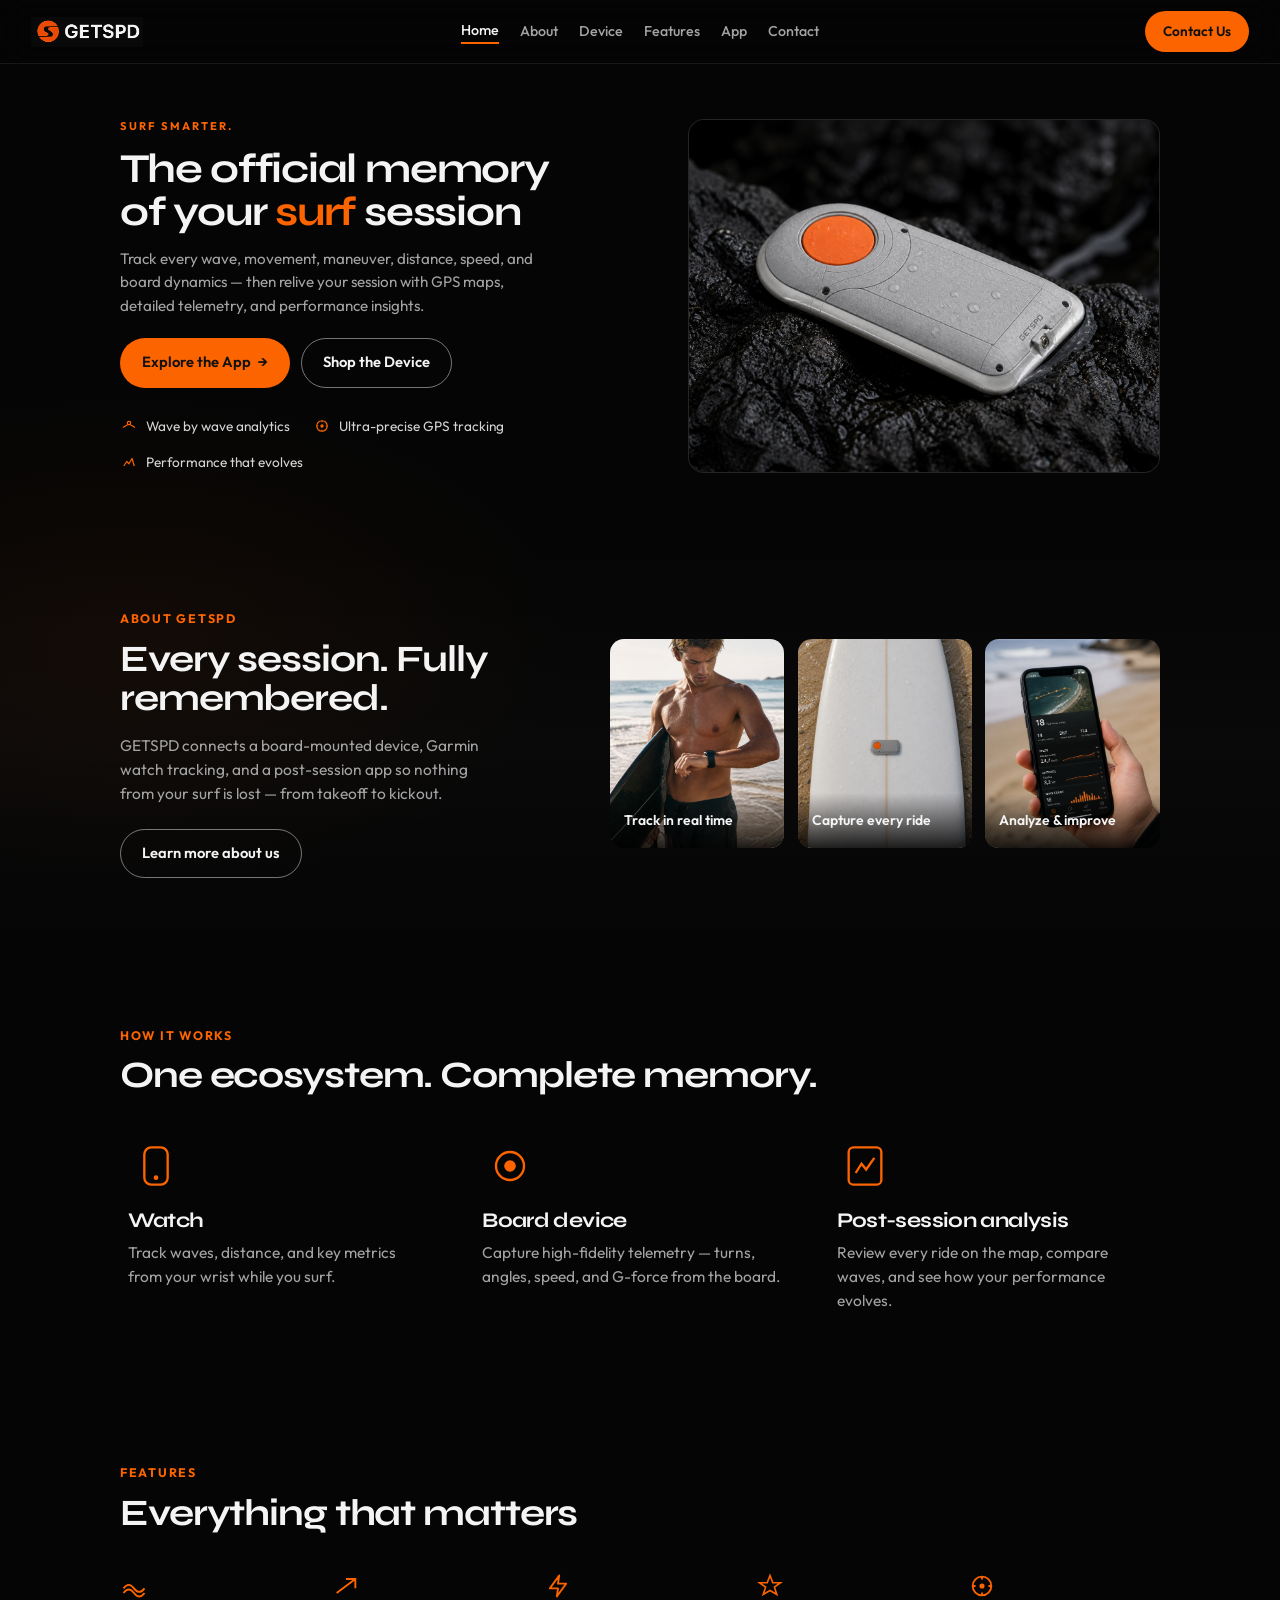
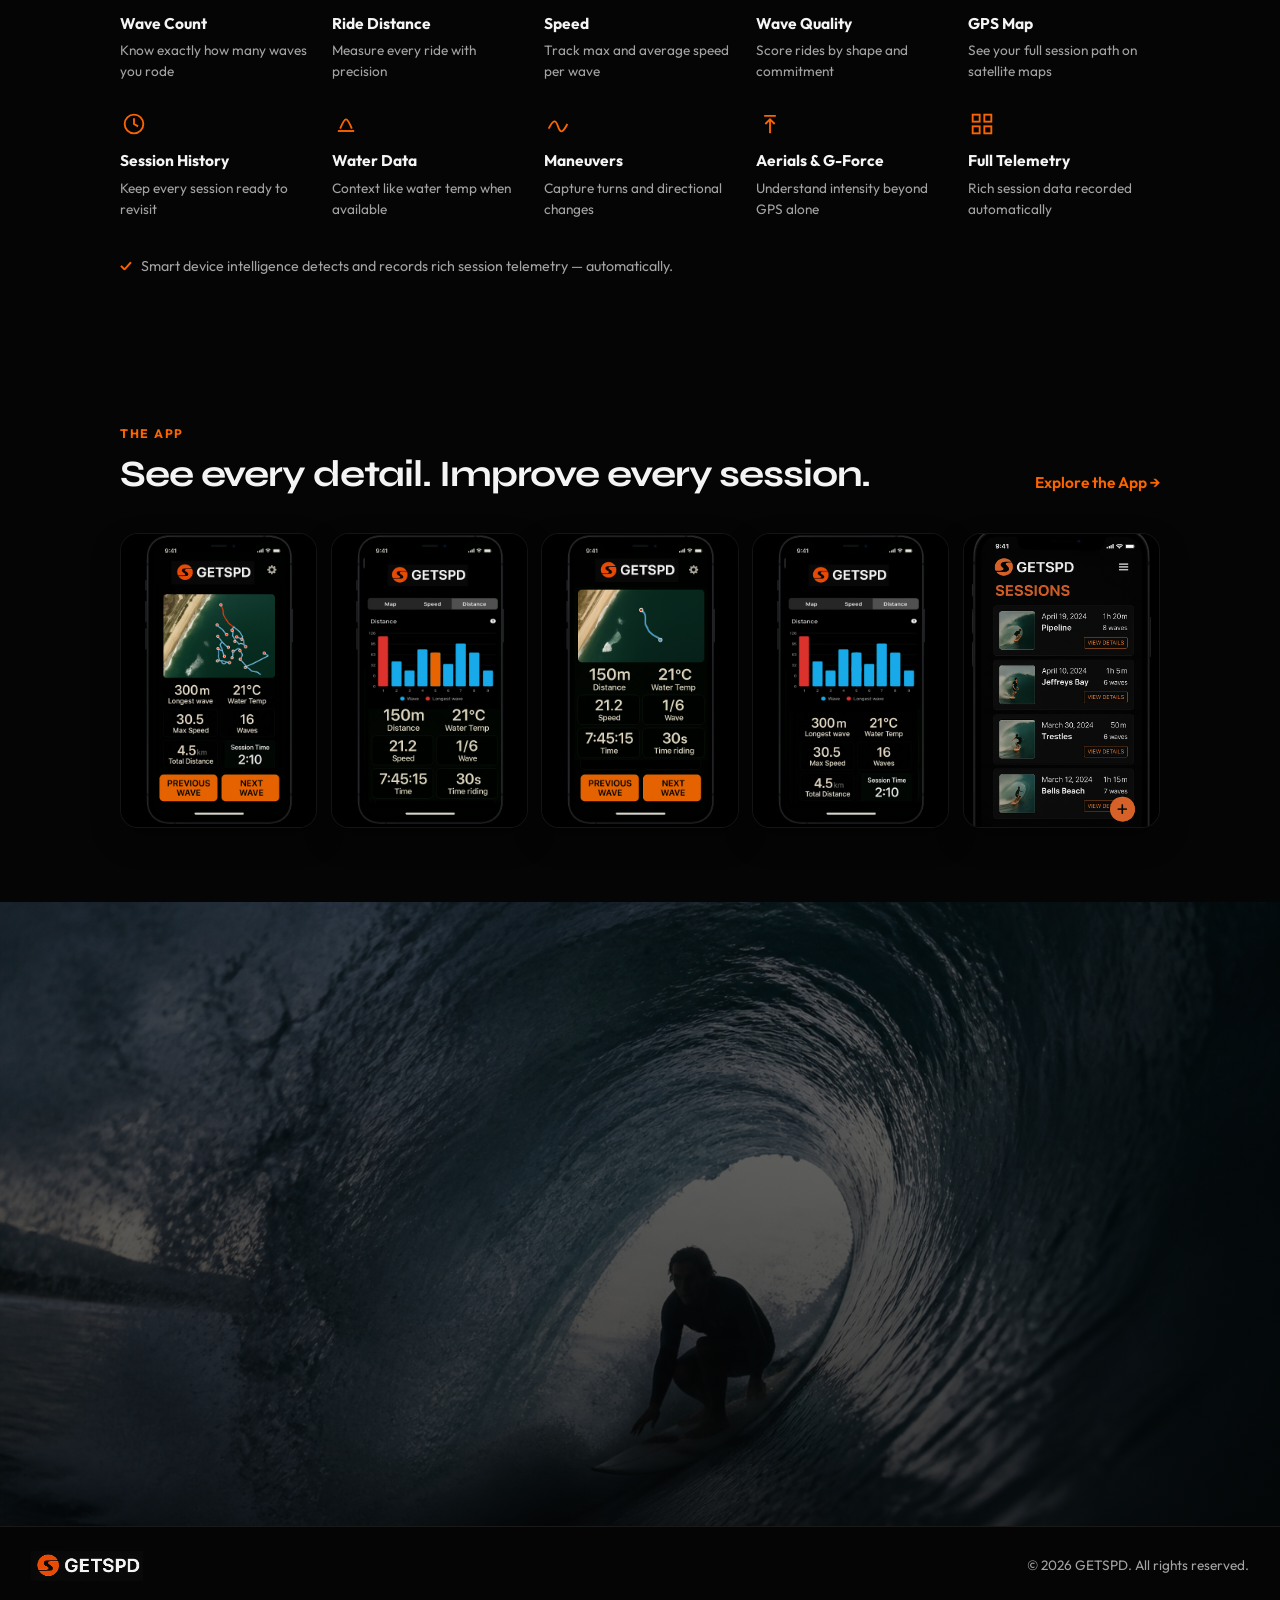
==== index.html @ 4a59653f "Add GETSPD landing page for GitHub Pages. Co-authored-by: Cursor <cursoragent@cursor.com>" ====
<!DOCTYPE html>
<html lang="en">
  <head>
    <meta charset="UTF-8" />
    <meta name="viewport" content="width=device-width, initial-scale=1.0" />
    <meta
      name="description"
      content="GETSPD — the official memory of your surf session. Wave tracking, GPS maps, and performance analytics."
    />
    <title>GETSPD — Surf smarter</title>
    <link rel="icon" type="image/png" href="assets/brand/favicon.png" />
    <link rel="preconnect" href="https://fonts.googleapis.com" />
    <link rel="preconnect" href="https://fonts.gstatic.com" crossorigin />
    <link
      href="https://fonts.googleapis.com/css2?family=Outfit:wght@400;500;600;700;800&family=Syne:wght@600;700;800&display=swap"
      rel="stylesheet"
    />
    <link rel="stylesheet" href="css/styles.css" />
  </head>
  <body>
    <header class="site-header">
      <a class="brand" href="#home" aria-label="GETSPD home">
        <img src="assets/brand/logo-getspd.png" alt="GETSPD" width="148" height="40" />
      </a>

      <nav class="nav" id="site-nav" aria-label="Primary">
        <a href="#home" class="is-active">Home</a>
        <a href="#about">About</a>
        <a href="#device">Device</a>
        <a href="#features">Features</a>
        <a href="#app">App</a>
        <a href="#contact">Contact</a>
      </nav>

      <a class="btn btn-primary btn-sm header-cta" href="#contact">Contact Us</a>

      <button class="nav-toggle" type="button" aria-expanded="false" aria-controls="site-nav" aria-label="Open menu">
        <span></span><span></span><span></span>
      </button>
    </header>

    <main>
      <section class="hero" id="home">
        <div class="hero-inner">
          <div class="hero-copy">
            <p class="eyebrow">Surf smarter.</p>
            <h1>The official memory of your <span>surf</span> session</h1>
            <p class="lede">
              Track every wave, movement, maneuver, distance, speed, and board dynamics — then
              relive your session with GPS maps, detailed telemetry, and performance insights.
            </p>
            <div class="hero-actions">
              <a class="btn btn-primary" href="#app">Explore the App <span aria-hidden="true">→</span></a>
              <button class="btn btn-ghost" type="button" data-open-waitlist>Shop the Device</button>
            </div>
            <ul class="hero-points">
              <li>
                <svg viewBox="0 0 24 24" aria-hidden="true"><path d="M4 14c2.5-1 4.5-4 8-4s5.5 3 8 4" fill="none" stroke="currentColor" stroke-width="1.6"/><circle cx="12" cy="8" r="2.2" fill="none" stroke="currentColor" stroke-width="1.6"/></svg>
                Wave by wave analytics
              </li>
              <li>
                <svg viewBox="0 0 24 24" aria-hidden="true"><circle cx="12" cy="12" r="7" fill="none" stroke="currentColor" stroke-width="1.6"/><circle cx="12" cy="12" r="2.2" fill="currentColor"/><path d="M12 5v2M12 17v2M5 12h2M17 12h2" stroke="currentColor" stroke-width="1.6"/></svg>
                Ultra-precise GPS tracking
              </li>
              <li>
                <svg viewBox="0 0 24 24" aria-hidden="true"><path d="M5 16l4-6 3 3 4-7 3 10" fill="none" stroke="currentColor" stroke-width="1.6" stroke-linejoin="round"/></svg>
                Performance that evolves
              </li>
            </ul>
          </div>

          <div class="hero-media">
            <img src="assets/hero-device.png" alt="GETSPD board device on wet rocks" />
          </div>
        </div>
      </section>

      <section class="section about" id="about">
        <div class="section-inner about-grid">
          <div class="about-copy reveal">
            <p class="section-label">About GETSPD</p>
            <h2>Every session. Fully remembered.</h2>
            <p>
              GETSPD connects a board-mounted device, Garmin watch tracking, and a post-session app
              so nothing from your surf is lost — from takeoff to kickout.
            </p>
            <a class="btn btn-ghost" href="#contact">Learn more about us</a>
          </div>

          <div class="about-gallery reveal">
            <figure>
              <img src="assets/lifestyle-watch.png" alt="Surfer checking a smartwatch on the beach" />
              <figcaption>Track in real time</figcaption>
            </figure>
            <figure>
              <img src="assets/lifestyle-board.png" alt="GETSPD device mounted mid-board on a surfboard" />
              <figcaption>Capture every ride</figcaption>
            </figure>
            <figure>
              <img src="assets/lifestyle-phone.png" alt="Hand holding a phone with GETSPD session analytics" />
              <figcaption>Analyze &amp; improve</figcaption>
            </figure>
          </div>
        </div>
      </section>

      <section class="section ecosystem" id="device">
        <div class="section-inner">
          <header class="section-head reveal">
            <p class="section-label">How it works</p>
            <h2>One ecosystem. Complete memory.</h2>
          </header>

          <div class="eco-grid">
            <article class="eco-item reveal">
              <div class="eco-icon" aria-hidden="true">
                <svg viewBox="0 0 48 48"><rect x="14" y="8" width="20" height="32" rx="6" fill="none" stroke="currentColor" stroke-width="2"/><circle cx="24" cy="34" r="2" fill="currentColor"/></svg>
              </div>
              <h3>Watch</h3>
              <p>Track waves, distance, and key metrics from your wrist while you surf.</p>
            </article>
            <article class="eco-item reveal">
              <div class="eco-icon" aria-hidden="true">
                <svg viewBox="0 0 48 48"><circle cx="24" cy="24" r="12" fill="none" stroke="currentColor" stroke-width="2"/><circle cx="24" cy="24" r="5" fill="currentColor"/></svg>
              </div>
              <h3>Board device</h3>
              <p>Capture high-fidelity telemetry — turns, angles, speed, and G-force from the board.</p>
            </article>
            <article class="eco-item reveal">
              <div class="eco-icon" aria-hidden="true">
                <svg viewBox="0 0 48 48"><rect x="10" y="8" width="28" height="32" rx="4" fill="none" stroke="currentColor" stroke-width="2"/><path d="M16 30l5-8 4 5 7-10" fill="none" stroke="currentColor" stroke-width="2"/></svg>
              </div>
              <h3>Post-session analysis</h3>
              <p>Review every ride on the map, compare waves, and see how your performance evolves.</p>
            </article>
          </div>
        </div>
      </section>

      <section class="section features" id="features">
        <div class="section-inner">
          <header class="section-head reveal">
            <p class="section-label">Features</p>
            <h2>Everything that matters</h2>
          </header>

          <ul class="feature-grid">
            <li class="reveal">
              <svg class="feat-icon" viewBox="0 0 24 24" aria-hidden="true"><path d="M3 14c3-4 6-4 9 0s6 4 9 0" fill="none" stroke="currentColor" stroke-width="1.6"/><path d="M3 18c3-4 6-4 9 0s6 4 9 0" fill="none" stroke="currentColor" stroke-width="1.6"/></svg>
              <strong>Wave Count</strong><span>Know exactly how many waves you rode</span>
            </li>
            <li class="reveal">
              <svg class="feat-icon" viewBox="0 0 24 24" aria-hidden="true"><path d="M4 18L20 6M12 6h8v8" fill="none" stroke="currentColor" stroke-width="1.6"/></svg>
              <strong>Ride Distance</strong><span>Measure every ride with precision</span>
            </li>
            <li class="reveal">
              <svg class="feat-icon" viewBox="0 0 24 24" aria-hidden="true"><path d="M13 3L5 14h7l-1 7 8-11h-7l1-7z" fill="none" stroke="currentColor" stroke-width="1.6" stroke-linejoin="round"/></svg>
              <strong>Speed</strong><span>Track max and average speed per wave</span>
            </li>
            <li class="reveal">
              <svg class="feat-icon" viewBox="0 0 24 24" aria-hidden="true"><path d="M12 3l2.4 6.2H21l-5.2 3.8 2 6.2L12 15.8 6.2 19.2l2-6.2L3 9.2h6.6L12 3z" fill="none" stroke="currentColor" stroke-width="1.4"/></svg>
              <strong>Wave Quality</strong><span>Score rides by shape and commitment</span>
            </li>
            <li class="reveal">
              <svg class="feat-icon" viewBox="0 0 24 24" aria-hidden="true"><circle cx="12" cy="12" r="8" fill="none" stroke="currentColor" stroke-width="1.6"/><circle cx="12" cy="12" r="2.2" fill="currentColor"/><path d="M12 4v2.5M12 17.5V20M4 12h2.5M17.5 12H20" stroke="currentColor" stroke-width="1.6"/></svg>
              <strong>GPS Map</strong><span>See your full session path on satellite maps</span>
            </li>
            <li class="reveal">
              <svg class="feat-icon" viewBox="0 0 24 24" aria-hidden="true"><circle cx="12" cy="12" r="8" fill="none" stroke="currentColor" stroke-width="1.6"/><path d="M12 7v5l3.5 2" fill="none" stroke="currentColor" stroke-width="1.6"/></svg>
              <strong>Session History</strong><span>Keep every session ready to revisit</span>
            </li>
            <li class="reveal">
              <svg class="feat-icon" viewBox="0 0 24 24" aria-hidden="true"><path d="M7 16c2-5 4-8 5-8s3 3 5 8" fill="none" stroke="currentColor" stroke-width="1.6"/><path d="M5 18h14" stroke="currentColor" stroke-width="1.6"/></svg>
              <strong>Water Data</strong><span>Context like water temp when available</span>
            </li>
            <li class="reveal">
              <svg class="feat-icon" viewBox="0 0 24 24" aria-hidden="true"><path d="M4 16c4-8 6-8 8-2s4 6 8-2" fill="none" stroke="currentColor" stroke-width="1.6"/></svg>
              <strong>Maneuvers</strong><span>Capture turns and directional changes</span>
            </li>
            <li class="reveal">
              <svg class="feat-icon" viewBox="0 0 24 24" aria-hidden="true"><path d="M12 20V9M8 12l4-4 4 4M7 5h10" fill="none" stroke="currentColor" stroke-width="1.6"/></svg>
              <strong>Aerials &amp; G-Force</strong><span>Understand intensity beyond GPS alone</span>
            </li>
            <li class="reveal">
              <svg class="feat-icon" viewBox="0 0 24 24" aria-hidden="true"><rect x="4" y="4" width="6" height="6" fill="none" stroke="currentColor" stroke-width="1.6"/><rect x="14" y="4" width="6" height="6" fill="none" stroke="currentColor" stroke-width="1.6"/><rect x="4" y="14" width="6" height="6" fill="none" stroke="currentColor" stroke-width="1.6"/><rect x="14" y="14" width="6" height="6" fill="none" stroke="currentColor" stroke-width="1.6"/></svg>
              <strong>Full Telemetry</strong><span>Rich session data recorded automatically</span>
            </li>
          </ul>

          <p class="features-note reveal">
            <span aria-hidden="true">✓</span>
            Smart device intelligence detects and records rich session telemetry — automatically.
          </p>
        </div>
      </section>

      <section class="section app" id="app">
        <div class="section-inner">
          <header class="section-head app-head reveal">
            <div>
              <p class="section-label">The App</p>
              <h2>See every detail. Improve every session.</h2>
            </div>
            <a class="text-link" href="#contact">Explore the App <span aria-hidden="true">→</span></a>
          </header>

          <div class="phone-row" role="list">
            <figure class="phone reveal" role="listitem">
              <img src="assets/screens/session-map.png" alt="GETSPD session map with GPS wave tracks" />
            </figure>
            <figure class="phone reveal" role="listitem">
              <img src="assets/screens/distance-chart.png" alt="GETSPD distance chart by wave" />
            </figure>
            <figure class="phone reveal" role="listitem">
              <img src="assets/screens/wave-map.png" alt="GETSPD single-wave map and metrics" />
            </figure>
            <figure class="phone reveal" role="listitem">
              <img src="assets/screens/wave-detail.png" alt="GETSPD wave detail statistics" />
            </figure>
            <figure class="phone reveal" role="listitem">
              <img src="assets/screens/sessions-list.png" alt="GETSPD sessions history list" />
            </figure>
          </div>
        </div>
      </section>

      <section class="cta" id="contact">
        <img class="cta-bg" src="assets/cta-wave.png" alt="" aria-hidden="true" />
        <div class="cta-overlay"></div>
        <div class="cta-content reveal">
          <h2>Surf better. Know more. Progress faster.</h2>
          <p>
            Questions, partnerships, or early access — send us a message and we’ll get back to you.
          </p>

          <form class="contact-form" id="contact-form" novalidate>
            <div class="contact-fields">
              <label class="sr-only" for="contact-name">Name</label>
              <input id="contact-name" name="name" type="text" autocomplete="name" placeholder="Your name" required />

              <label class="sr-only" for="contact-email">Email</label>
              <input
                id="contact-email"
                name="email"
                type="email"
                inputmode="email"
                autocomplete="email"
                placeholder="you@email.com"
                required
              />
            </div>

            <label class="sr-only" for="contact-message">Message</label>
            <textarea
              id="contact-message"
              name="message"
              rows="4"
              placeholder="How can we help?"
              required
            ></textarea>

            <div class="contact-actions">
              <button class="btn btn-primary" type="submit">Contact Us</button>
              <button class="btn btn-ghost" type="button" data-open-waitlist>Shop the Device</button>
            </div>
            <p class="contact-error" id="contact-error" hidden>Please fill in a valid name, email, and message.</p>
            <p class="contact-success" id="contact-success" hidden>✓ Message sent. We’ll get back to you soon.</p>
          </form>

          <div class="store-badges">
            <p class="store-label">Get the app</p>
            <div class="store-row">
              <button class="store-badge" type="button" data-coming-soon="App Store" aria-label="Download on the App Store">
                <svg viewBox="0 0 24 24" aria-hidden="true"><path fill="currentColor" d="M16.1 12.4c0-2.1 1.7-3.1 1.8-3.2-1-1.5-2.5-1.7-3.1-1.7-1.3-.1-2.5.8-3.2.8-.7 0-1.7-.7-2.8-.7-1.4 0-2.8.9-3.5 2.2-1.5 2.6-.4 6.5 1.1 8.6.7 1 1.6 2.1 2.8 2.1 1.1 0 1.5-.7 2.9-.7s1.7.7 2.9.7c1.2 0 2-1 2.7-2 .8-1.1 1.1-2.2 1.1-2.3-.1 0-2.2-.8-2.2-3.3zm-2-6.2c.6-.8 1.1-1.8.9-2.9-1 .1-2.1.7-2.7 1.5-.6.7-1.1 1.8-.9 2.8 1 .1 2-.6 2.7-1.4z"/></svg>
                <span>
                  <small>Download on the</small>
                  <strong>App Store</strong>
                </span>
              </button>
              <button class="store-badge" type="button" data-coming-soon="Google Play" aria-label="Get it on Google Play">
                <svg viewBox="0 0 24 24" aria-hidden="true"><path fill="currentColor" d="M3.6 2.3c-.3.2-.6.6-.6 1.1v17.2c0 .5.3.9.6 1.1l9.5-9.7L3.6 2.3zm11.3 6.5L12.2 11l2.7 2.7 3.5-2c.5-.3.5-1.1 0-1.4l-3.5-2.5zM11.1 12.1l-7 7.1 9.2-5.2-2.2-1.9zm0-.2l2.2-2 9.2-5.2-11.4 7.2z"/></svg>
                <span>
                  <small>Get it on</small>
                  <strong>Google Play</strong>
                </span>
              </button>
            </div>
          </div>
        </div>
      </section>
    </main>

    <footer class="site-footer">
      <a class="brand" href="#home">
        <img src="assets/brand/logo-getspd.png" alt="GETSPD" width="120" height="32" />
      </a>
      <p>© <span id="year"></span> GETSPD. All rights reserved.</p>
    </footer>

    <div class="modal" id="waitlist-modal" hidden>
      <div class="modal-backdrop" data-close-waitlist></div>
      <div
        class="modal-panel"
        role="dialog"
        aria-modal="true"
        aria-labelledby="waitlist-title"
        aria-describedby="waitlist-desc"
      >
        <button class="modal-close" type="button" data-close-waitlist aria-label="Close">×</button>
        <img class="modal-device" src="assets/device-product.png" alt="GETSPD device" />
        <p class="modal-eyebrow">Available soon</p>
        <h2 id="waitlist-title">Join the waitlist</h2>
        <p id="waitlist-desc" class="modal-desc">
          Be first to know when the GETSPD board device ships. Drop your email and we’ll notify you.
        </p>

        <form class="waitlist-form" id="waitlist-form" novalidate>
          <label class="sr-only" for="waitlist-email">Email</label>
          <input
            id="waitlist-email"
            name="email"
            type="email"
            inputmode="email"
            autocomplete="email"
            placeholder="you@email.com"
            required
          />
          <button class="btn btn-primary" type="submit">Join waitlist</button>
          <p class="waitlist-error" id="waitlist-error" hidden>Please enter a valid email.</p>
        </form>

        <div class="waitlist-success" id="waitlist-success" hidden>
          <p>✓ You’re on the list. We’ll email you when it’s available.</p>
        </div>
      </div>
    </div>

    <div class="modal" id="coming-soon-modal" hidden>
      <div class="modal-backdrop" data-close-coming-soon></div>
      <div
        class="modal-panel modal-panel-sm"
        role="dialog"
        aria-modal="true"
        aria-labelledby="coming-soon-title"
      >
        <button class="modal-close" type="button" data-close-coming-soon aria-label="Close">×</button>
        <p class="modal-eyebrow">Apps</p>
        <h2 id="coming-soon-title">Coming soon</h2>
        <p class="modal-desc" id="coming-soon-desc">
          The GETSPD app will be available on the App Store and Google Play soon.
        </p>
        <button class="btn btn-primary" type="button" data-close-coming-soon>Got it</button>
      </div>
    </div>

    <script src="js/main.js"></script>
  </body>
</html>
---- css/styles.css ----
:root {
  --bg: #050505;
  --bg-elevated: #0d0d0d;
  --bg-soft: #121212;
  --text: #f4f4f4;
  --muted: #a3a3a3;
  --line: rgba(255, 255, 255, 0.08);
  --orange: #fc6400;
  --orange-hot: #ff7a1a;
  --orange-deep: #d45300;
  --radius: 14px;
  --header-h: 64px;
  --max: 1040px;
  --font: "Outfit", system-ui, sans-serif;
  --display: "Syne", "Outfit", system-ui, sans-serif;
}

*,
*::before,
*::after {
  box-sizing: border-box;
}

html {
  font-size: 14.5px;
  scroll-behavior: smooth;
}

@media (min-width: 1200px) {
  html {
    font-size: 15.5px;
  }
}

body {
  margin: 0;
  font-family: var(--font);
  color: var(--text);
  background:
    radial-gradient(1200px 600px at 80% -10%, rgba(252, 100, 0, 0.12), transparent 55%),
    radial-gradient(900px 500px at 10% 20%, rgba(252, 100, 0, 0.05), transparent 50%),
    var(--bg);
  line-height: 1.55;
  -webkit-font-smoothing: antialiased;
}

img {
  display: block;
  max-width: 100%;
  height: auto;
}

a {
  color: inherit;
  text-decoration: none;
}

h1,
h2,
h3 {
  font-family: var(--display);
  line-height: 1.05;
  letter-spacing: -0.03em;
  margin: 0;
}

p {
  margin: 0;
}

.site-header {
  position: sticky;
  top: 0;
  z-index: 50;
  height: var(--header-h);
  display: grid;
  grid-template-columns: 1fr auto 1fr;
  align-items: center;
  gap: 1rem;
  padding: 0 clamp(1rem, 3vw, 2rem);
  background: rgba(5, 5, 5, 0.78);
  backdrop-filter: blur(16px);
  border-bottom: 1px solid var(--line);
}

.site-header .brand {
  justify-self: start;
}

.site-header .nav {
  justify-self: center;
}

.site-header .header-cta {
  justify-self: end;
}

.site-header .nav-toggle {
  justify-self: end;
  grid-column: 3;
}

.brand img {
  height: 30px;
  width: auto;
}

.nav {
  display: flex;
  align-items: center;
  gap: 1.35rem;
}

.nav a {
  color: var(--muted);
  font-size: 0.92rem;
  font-weight: 500;
  transition: color 0.2s ease;
}

.nav a:hover,
.nav a.is-active {
  color: var(--text);
}

.nav a.is-active {
  box-shadow: inset 0 -2px 0 var(--orange);
  padding-bottom: 2px;
}

.nav-toggle {
  display: none;
  width: 44px;
  height: 44px;
  border: 1px solid var(--line);
  border-radius: 10px;
  background: transparent;
  padding: 12px 10px;
  flex-direction: column;
  justify-content: space-between;
  cursor: pointer;
}

.nav-toggle span {
  display: block;
  height: 2px;
  background: var(--text);
  border-radius: 2px;
}

.btn {
  display: inline-flex;
  align-items: center;
  justify-content: center;
  gap: 0.45rem;
  min-height: 48px;
  padding: 0.8rem 1.35rem;
  border-radius: 999px;
  font: inherit;
  font-weight: 600;
  font-size: 0.95rem;
  border: 1px solid transparent;
  cursor: pointer;
  transition: transform 0.2s ease, background 0.2s ease, border-color 0.2s ease, color 0.2s ease;
  white-space: nowrap;
}

.btn:hover {
  transform: translateY(-1px);
}

.btn-primary {
  background: var(--orange);
  color: #111;
}

.btn-primary:hover {
  background: var(--orange-hot);
}

.btn-ghost {
  background: transparent;
  border-color: rgba(255, 255, 255, 0.45);
  color: var(--text);
}

.btn-ghost:hover {
  border-color: #fff;
  background: rgba(255, 255, 255, 0.04);
}

.btn-sm {
  min-height: 40px;
  padding: 0.55rem 1.1rem;
  font-size: 0.88rem;
}

.hero {
  padding: clamp(2rem, 5vw, 3.5rem) 0 clamp(2.5rem, 6vw, 4rem);
}

.hero-inner {
  width: min(var(--max), calc(100% - 2.5rem));
  margin: 0 auto;
  display: grid;
  grid-template-columns: minmax(0, 1.05fr) minmax(0, 0.95fr);
  gap: clamp(1.5rem, 4vw, 3rem);
  align-items: center;
}

.hero-media {
  position: relative;
  border-radius: 16px;
  overflow: hidden;
  background: var(--bg-soft);
  border: 1px solid var(--line);
  aspect-ratio: 4 / 3;
  max-height: 360px;
  animation: rise-in 0.9s ease 0.08s both;
}

.hero-media img {
  width: 100%;
  height: 100%;
  object-fit: cover;
  object-position: center 55%;
}

.hero-copy {
  max-width: 34rem;
  animation: rise-in 0.9s ease both;
}

.eyebrow {
  color: var(--orange);
  font-weight: 700;
  letter-spacing: 0.18em;
  text-transform: uppercase;
  font-size: 0.72rem;
  margin-bottom: 0.75rem;
}

.hero h1 {
  font-size: clamp(1.75rem, 3.4vw, 2.65rem);
  max-width: 16ch;
  margin-bottom: 0.85rem;
}

.hero h1 span {
  color: var(--orange);
}

.lede {
  color: var(--muted);
  font-size: 0.98rem;
  max-width: 44ch;
  margin-bottom: 1.35rem;
}

.hero-actions {
  display: flex;
  flex-wrap: wrap;
  gap: 0.75rem;
  margin-bottom: 1.8rem;
}

.hero-points {
  list-style: none;
  margin: 0;
  padding: 0;
  display: flex;
  flex-wrap: wrap;
  gap: 1rem 1.5rem;
}

.hero-points li {
  display: inline-flex;
  align-items: center;
  gap: 0.5rem;
  color: #d4d4d4;
  font-size: 0.88rem;
}

.hero-points svg {
  width: 18px;
  height: 18px;
  color: var(--orange);
  flex-shrink: 0;
}

.section {
  padding: clamp(3rem, 6vw, 4.75rem) 0;
}

.section-inner {
  width: min(var(--max), calc(100% - 2.5rem));
  margin: 0 auto;
}

.section-label {
  color: var(--orange);
  font-size: 0.8rem;
  font-weight: 700;
  letter-spacing: 0.14em;
  text-transform: uppercase;
  margin-bottom: 0.75rem;
}

.section-head {
  margin-bottom: 2.5rem;
}

.section-head h2,
.about-copy h2,
.cta h2 {
  font-size: clamp(1.7rem, 3.4vw, 2.4rem);
}

.about {
  background: linear-gradient(180deg, transparent, rgba(255, 255, 255, 0.015), transparent);
}

.about-grid {
  display: grid;
  grid-template-columns: 0.95fr 1.2fr;
  gap: clamp(2rem, 5vw, 3.5rem);
  align-items: center;
}

.about-copy p:not(.section-label) {
  color: var(--muted);
  margin: 1rem 0 1.5rem;
  max-width: 38ch;
}

.about-gallery {
  display: grid;
  grid-template-columns: repeat(3, 1fr);
  gap: 0.85rem;
}

.about-gallery figure {
  margin: 0;
  position: relative;
  overflow: hidden;
  border-radius: 14px;
  aspect-ratio: 3 / 3.6;
  background: var(--bg-soft);
}

.about-gallery img {
  width: 100%;
  height: 100%;
  object-fit: cover;
  object-position: center;
}

.about-gallery figcaption {
  position: absolute;
  left: 0;
  right: 0;
  bottom: 0;
  padding: 1.1rem 0.9rem;
  font-size: 0.9rem;
  font-weight: 600;
  background: linear-gradient(transparent, rgba(0, 0, 0, 0.85));
}

.eco-grid {
  display: grid;
  grid-template-columns: repeat(3, 1fr);
  gap: 1.5rem;
}

.eco-item {
  padding: 0.25rem 0.5rem;
}

.eco-icon {
  width: 56px;
  height: 56px;
  color: var(--orange);
  margin-bottom: 1rem;
}

.eco-icon svg {
  width: 100%;
  height: 100%;
}

.eco-item h3 {
  font-size: 1.35rem;
  margin-bottom: 0.55rem;
}

.eco-item p {
  color: var(--muted);
  max-width: 30ch;
}

.feature-grid {
  list-style: none;
  margin: 0;
  padding: 0;
  display: grid;
  grid-template-columns: repeat(5, minmax(0, 1fr));
  gap: 1.75rem 1.25rem;
}

.feature-grid li {
  display: grid;
  gap: 0.35rem;
}

.feat-icon {
  width: 28px;
  height: 28px;
  color: var(--orange);
  margin-bottom: 0.35rem;
}

.feature-grid strong {
  font-size: 1rem;
}

.feature-grid span {
  color: var(--muted);
  font-size: 0.88rem;
}

.features-note {
  margin-top: 2.25rem;
  display: inline-flex;
  align-items: center;
  gap: 0.55rem;
  color: var(--muted);
  font-size: 0.92rem;
}

.features-note span {
  color: var(--orange);
  font-weight: 700;
}

.app-head {
  display: flex;
  align-items: end;
  justify-content: space-between;
  gap: 1rem;
}

.text-link {
  color: var(--orange);
  font-weight: 600;
  white-space: nowrap;
}

.text-link:hover {
  color: var(--orange-hot);
}

.phone-row {
  display: grid;
  grid-template-columns: repeat(5, minmax(0, 1fr));
  gap: 0.85rem;
}

.phone {
  margin: 0;
  border-radius: 18px;
  overflow: hidden;
  background: #000;
  border: 1px solid rgba(255, 255, 255, 0.08);
  box-shadow: 0 12px 28px rgba(0, 0, 0, 0.35);
}

.phone img {
  width: 100%;
  height: auto;
  aspect-ratio: auto;
  object-fit: contain;
  object-position: top center;
  display: block;
}

.cta {
  position: relative;
  min-height: 320px;
  display: grid;
  place-items: center;
  text-align: center;
  overflow: hidden;
  padding: 3.5rem 1.25rem;
}

.cta-bg {
  position: absolute;
  inset: 0;
  width: 100%;
  height: 100%;
  object-fit: cover;
  object-position: center 40%;
}

.cta-overlay {
  position: absolute;
  inset: 0;
  background: linear-gradient(180deg, rgba(5, 5, 5, 0.55), rgba(5, 5, 5, 0.78));
}

.cta-content {
  position: relative;
  z-index: 1;
  width: min(520px, 100%);
  max-width: 520px;
}

.cta-content > p {
  color: #d6d6d6;
  margin: 1rem auto 1.4rem;
  max-width: 48ch;
}

.contact-form {
  text-align: left;
  display: grid;
  gap: 0.75rem;
  margin-bottom: 1.75rem;
}

.contact-fields {
  display: grid;
  grid-template-columns: 1fr 1fr;
  gap: 0.75rem;
}

.contact-form input,
.contact-form textarea {
  width: 100%;
  border-radius: 14px;
  border: 1px solid rgba(255, 255, 255, 0.18);
  background: rgba(0, 0, 0, 0.45);
  color: var(--text);
  padding: 0.8rem 1rem;
  font: inherit;
  outline: none;
}

.contact-form input {
  min-height: 46px;
}

.contact-form textarea {
  resize: vertical;
  min-height: 110px;
}

.contact-form input:focus,
.contact-form textarea:focus {
  border-color: var(--orange);
}

.contact-actions {
  display: flex;
  flex-wrap: wrap;
  gap: 0.75rem;
}

.contact-error {
  color: #ff8a8a;
  font-size: 0.85rem;
  margin: 0;
}

.contact-success {
  color: #d8f5d0;
  font-size: 0.88rem;
  margin: 0;
}

.contact-error[hidden],
.contact-success[hidden] {
  display: none !important;
}

.store-badges {
  margin-top: 0.5rem;
}

.store-label {
  color: var(--muted);
  font-size: 0.8rem;
  letter-spacing: 0.08em;
  text-transform: uppercase;
  margin: 0 0 0.75rem;
}

.store-row {
  display: flex;
  flex-wrap: wrap;
  justify-content: center;
  gap: 0.75rem;
}

.store-badge {
  display: inline-flex;
  align-items: center;
  gap: 0.7rem;
  min-width: 168px;
  padding: 0.55rem 0.95rem;
  border-radius: 12px;
  border: 1px solid rgba(255, 255, 255, 0.28);
  background: rgba(0, 0, 0, 0.55);
  color: #fff;
  cursor: pointer;
  text-align: left;
  transition: border-color 0.2s ease, transform 0.2s ease, background 0.2s ease;
}

.store-badge:hover {
  border-color: #fff;
  background: rgba(0, 0, 0, 0.72);
  transform: translateY(-1px);
}

.store-badge svg {
  width: 26px;
  height: 26px;
  flex-shrink: 0;
}

.store-badge span {
  display: grid;
  line-height: 1.15;
}

.store-badge small {
  font-size: 0.65rem;
  color: #cfcfcf;
}

.store-badge strong {
  font-size: 0.98rem;
  font-weight: 700;
}

.site-footer {
  display: flex;
  align-items: center;
  justify-content: space-between;
  gap: 1rem;
  padding: 1.5rem clamp(1rem, 3vw, 2rem) 2rem;
  border-top: 1px solid var(--line);
  color: var(--muted);
  font-size: 0.88rem;
}

.sr-only {
  position: absolute;
  width: 1px;
  height: 1px;
  padding: 0;
  margin: -1px;
  overflow: hidden;
  clip: rect(0, 0, 0, 0);
  white-space: nowrap;
  border: 0;
}

.modal[hidden] {
  display: none;
}

.modal {
  position: fixed;
  inset: 0;
  z-index: 100;
  display: grid;
  place-items: center;
  padding: 1.25rem;
}

.modal-backdrop {
  position: absolute;
  inset: 0;
  background: rgba(0, 0, 0, 0.72);
  backdrop-filter: blur(6px);
}

.modal-panel {
  position: relative;
  z-index: 1;
  width: min(420px, 100%);
  background: #111;
  border: 1px solid var(--line);
  border-radius: 18px;
  padding: 1.75rem 1.5rem 1.5rem;
  box-shadow: 0 24px 60px rgba(0, 0, 0, 0.55);
  text-align: center;
  animation: rise-in 0.35s ease both;
}

.modal-panel-sm {
  width: min(360px, 100%);
}

.modal-panel-sm .btn {
  width: 100%;
  margin-top: 0.35rem;
}

.modal-close {
  position: absolute;
  top: 0.65rem;
  right: 0.75rem;
  width: 36px;
  height: 36px;
  border: 0;
  border-radius: 999px;
  background: transparent;
  color: var(--muted);
  font-size: 1.5rem;
  line-height: 1;
  cursor: pointer;
}

.modal-close:hover {
  color: var(--text);
}

.modal-device {
  width: min(220px, 70%);
  margin: 0.25rem auto 1rem;
  border-radius: 10px;
}

.modal-eyebrow {
  color: var(--orange);
  font-size: 0.72rem;
  font-weight: 700;
  letter-spacing: 0.16em;
  text-transform: uppercase;
  margin-bottom: 0.45rem;
}

.modal-panel h2 {
  font-size: 1.55rem;
  margin-bottom: 0.55rem;
}

.modal-desc {
  color: var(--muted);
  font-size: 0.92rem;
  margin: 0 auto 1.2rem;
  max-width: 32ch;
}

.waitlist-form {
  display: grid;
  gap: 0.7rem;
}

.waitlist-form[hidden],
.waitlist-success[hidden],
.waitlist-error[hidden] {
  display: none !important;
}

.waitlist-form input {
  width: 100%;
  min-height: 46px;
  border-radius: 999px;
  border: 1px solid rgba(255, 255, 255, 0.18);
  background: #0a0a0a;
  color: var(--text);
  padding: 0.7rem 1.1rem;
  font: inherit;
  outline: none;
}

.waitlist-form input:focus {
  border-color: var(--orange);
}

.waitlist-form .btn {
  width: 100%;
}

.waitlist-error {
  color: #ff8a8a;
  font-size: 0.85rem;
  margin: 0;
}

.waitlist-success p {
  color: #d8f5d0;
  background: rgba(70, 160, 80, 0.14);
  border: 1px solid rgba(70, 160, 80, 0.35);
  border-radius: 12px;
  padding: 0.9rem 1rem;
  font-size: 0.92rem;
}

body.modal-open {
  overflow: hidden;
}

.reveal {
  opacity: 0;
  transform: translateY(18px);
  transition: opacity 0.7s ease, transform 0.7s ease;
}

.reveal.is-visible {
  opacity: 1;
  transform: none;
}

@keyframes rise-in {
  from {
    opacity: 0;
    transform: translateY(24px);
  }
  to {
    opacity: 1;
    transform: none;
  }
}

@media (max-width: 980px) {
  .hero-inner,
  .about-grid,
  .eco-grid {
    grid-template-columns: 1fr;
  }

  .hero-media {
    max-height: 320px;
    order: -1;
  }

  .feature-grid {
    grid-template-columns: repeat(3, minmax(0, 1fr));
  }

  .phone-row {
    grid-template-columns: repeat(3, minmax(0, 1fr));
  }

  .about-gallery {
    max-width: 520px;
  }
}

@media (max-width: 820px) {
  .site-header {
    display: flex;
    justify-content: space-between;
  }

  .nav-toggle {
    display: flex;
  }

  .header-cta {
    display: none;
  }

  .nav {
    position: fixed;
    inset: var(--header-h) 0 auto 0;
    display: none;
    flex-direction: column;
    align-items: stretch;
    gap: 0;
    padding: 0.5rem 1rem 1rem;
    background: rgba(5, 5, 5, 0.96);
    border-bottom: 1px solid var(--line);
  }

  .nav.is-open {
    display: flex;
  }

  .nav a {
    padding: 0.85rem 0.25rem;
    border-bottom: 1px solid var(--line);
  }

  .nav a.is-active {
    box-shadow: none;
    color: var(--orange);
  }

  .hero-copy {
    max-width: 100%;
  }

  .feature-grid {
    grid-template-columns: repeat(2, minmax(0, 1fr));
  }

  .app-head {
    align-items: start;
    flex-direction: column;
  }

  .site-footer {
    flex-direction: column;
    align-items: flex-start;
  }

  .contact-fields {
    grid-template-columns: 1fr;
  }

  .contact-actions {
    flex-direction: column;
  }

  .contact-actions .btn {
    width: 100%;
  }
}

@media (max-width: 640px) {
  .phone-row {
    display: grid;
    grid-auto-flow: column;
    grid-auto-columns: minmax(160px, 58%);
    grid-template-columns: none;
    overflow-x: auto;
    scroll-snap-type: x mandatory;
    padding-bottom: 0.35rem;
  }

  .phone {
    scroll-snap-align: start;
  }
}

@media (max-width: 520px) {
  .about-gallery {
    grid-template-columns: 1fr;
  }

  .about-gallery figure {
    aspect-ratio: 16 / 10;
  }
}

@media (prefers-reduced-motion: reduce) {
  html {
    scroll-behavior: auto;
  }

  .reveal,
  .hero-copy,
  .hero-media {
    animation: none !important;
    transition: none !important;
  }

  .reveal {
    opacity: 1;
    transform: none;
  }
}
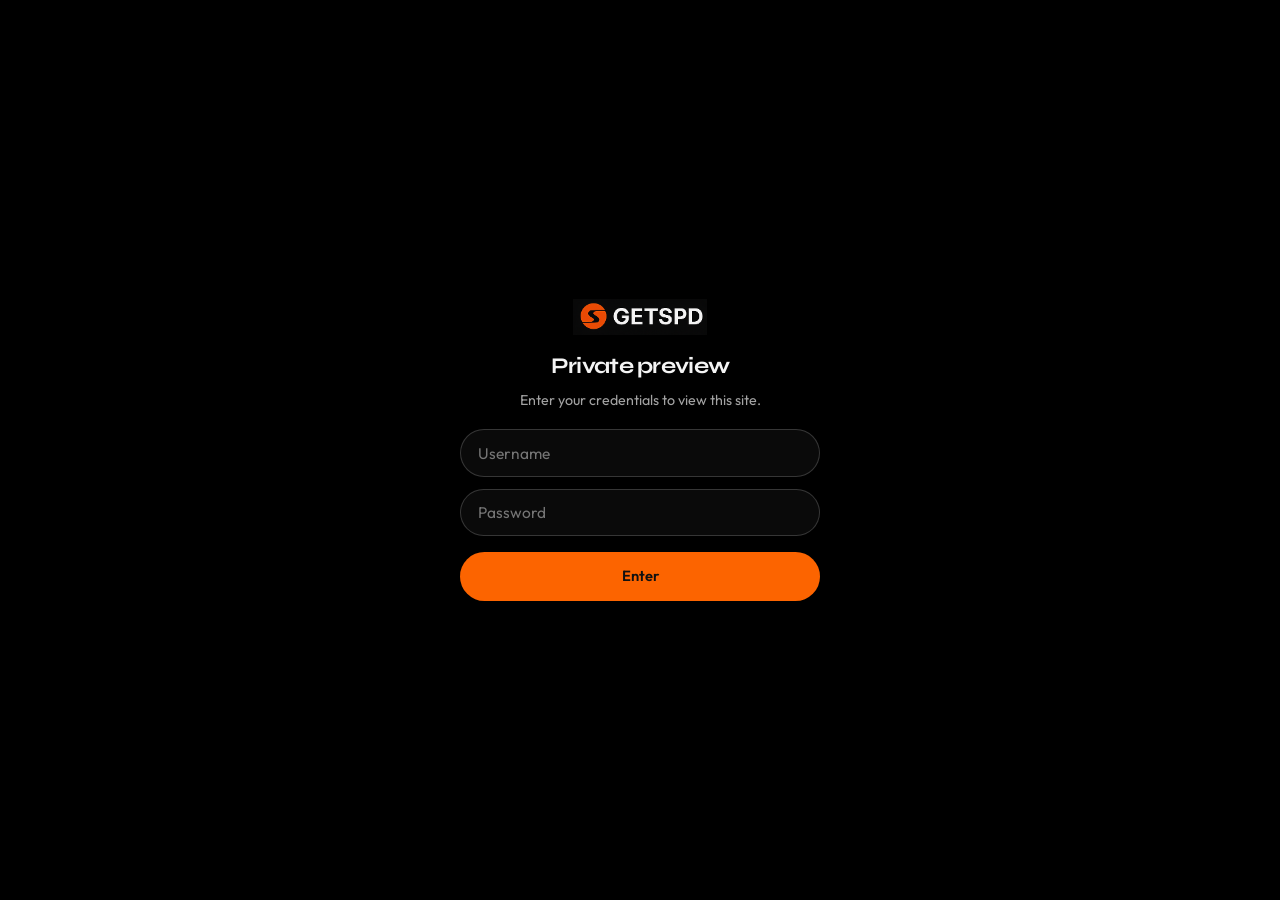
==== commit b0a31338: "Add client-side login gate for private preview. Co-authored-by: Cursor <cursoragent@cursor.com>" ====
--- a/index.html
+++ b/index.html
@@ -7,6 +7,7 @@
       name="description"
       content="GETSPD — the official memory of your surf session. Wave tracking, GPS maps, and performance analytics."
     />
+    <meta name="robots" content="noindex, nofollow" />
     <title>GETSPD — Surf smarter</title>
     <link rel="icon" type="image/png" href="assets/brand/favicon.png" />
     <link rel="preconnect" href="https://fonts.googleapis.com" />
@@ -17,7 +18,32 @@
     />
     <link rel="stylesheet" href="css/styles.css" />
   </head>
-  <body>
+  <body class="is-locked">
+    <div class="auth-gate" id="auth-gate">
+      <form class="auth-card" id="auth-form" autocomplete="on">
+        <img class="auth-logo" src="assets/brand/logo-getspd.png" alt="GETSPD" width="148" height="40" />
+        <h1>Private preview</h1>
+        <p>Enter your credentials to view this site.</p>
+
+        <label class="sr-only" for="auth-user">Username</label>
+        <input id="auth-user" name="username" type="text" autocomplete="username" placeholder="Username" required />
+
+        <label class="sr-only" for="auth-pass">Password</label>
+        <input
+          id="auth-pass"
+          name="password"
+          type="password"
+          autocomplete="current-password"
+          placeholder="Password"
+          required
+        />
+
+        <button class="btn btn-primary" type="submit">Enter</button>
+        <p class="auth-error" id="auth-error" hidden>Invalid username or password.</p>
+      </form>
+    </div>
+
+    <div class="site-shell" id="site-shell">
     <header class="site-header">
       <a class="brand" href="#home" aria-label="GETSPD home">
         <img src="assets/brand/logo-getspd.png" alt="GETSPD" width="148" height="40" />
@@ -352,7 +378,9 @@
         <button class="btn btn-primary" type="button" data-close-coming-soon>Got it</button>
       </div>
     </div>
-
+    </div>
+
+    <script src="js/auth.js"></script>
     <script src="js/main.js"></script>
   </body>
 </html>
--- a/css/styles.css
+++ b/css/styles.css
@@ -44,6 +44,87 @@
   -webkit-font-smoothing: antialiased;
 }
 
+body.is-locked {
+  overflow: hidden;
+  background: #000;
+}
+
+body.is-locked .site-shell {
+  visibility: hidden;
+  pointer-events: none;
+  height: 0;
+  overflow: hidden;
+}
+
+.auth-gate {
+  position: fixed;
+  inset: 0;
+  z-index: 9999;
+  display: grid;
+  place-items: center;
+  padding: 1.25rem;
+  background: #000;
+}
+
+.auth-gate[hidden] {
+  display: none !important;
+}
+
+.auth-card {
+  width: min(360px, 100%);
+  display: grid;
+  gap: 0.75rem;
+  text-align: center;
+}
+
+.auth-logo {
+  margin: 0 auto 0.5rem;
+  height: 36px;
+  width: auto;
+}
+
+.auth-card h1 {
+  font-size: 1.45rem;
+  margin: 0;
+}
+
+.auth-card > p {
+  color: var(--muted);
+  margin: 0 0 0.4rem;
+  font-size: 0.92rem;
+}
+
+.auth-card input {
+  width: 100%;
+  min-height: 46px;
+  border-radius: 999px;
+  border: 1px solid rgba(255, 255, 255, 0.18);
+  background: #0a0a0a;
+  color: var(--text);
+  padding: 0.7rem 1.1rem;
+  font: inherit;
+  outline: none;
+}
+
+.auth-card input:focus {
+  border-color: var(--orange);
+}
+
+.auth-card .btn {
+  width: 100%;
+  margin-top: 0.25rem;
+}
+
+.auth-error {
+  color: #ff8a8a;
+  font-size: 0.85rem;
+  margin: 0;
+}
+
+.auth-error[hidden] {
+  display: none !important;
+}
+
 img {
   display: block;
   max-width: 100%;
